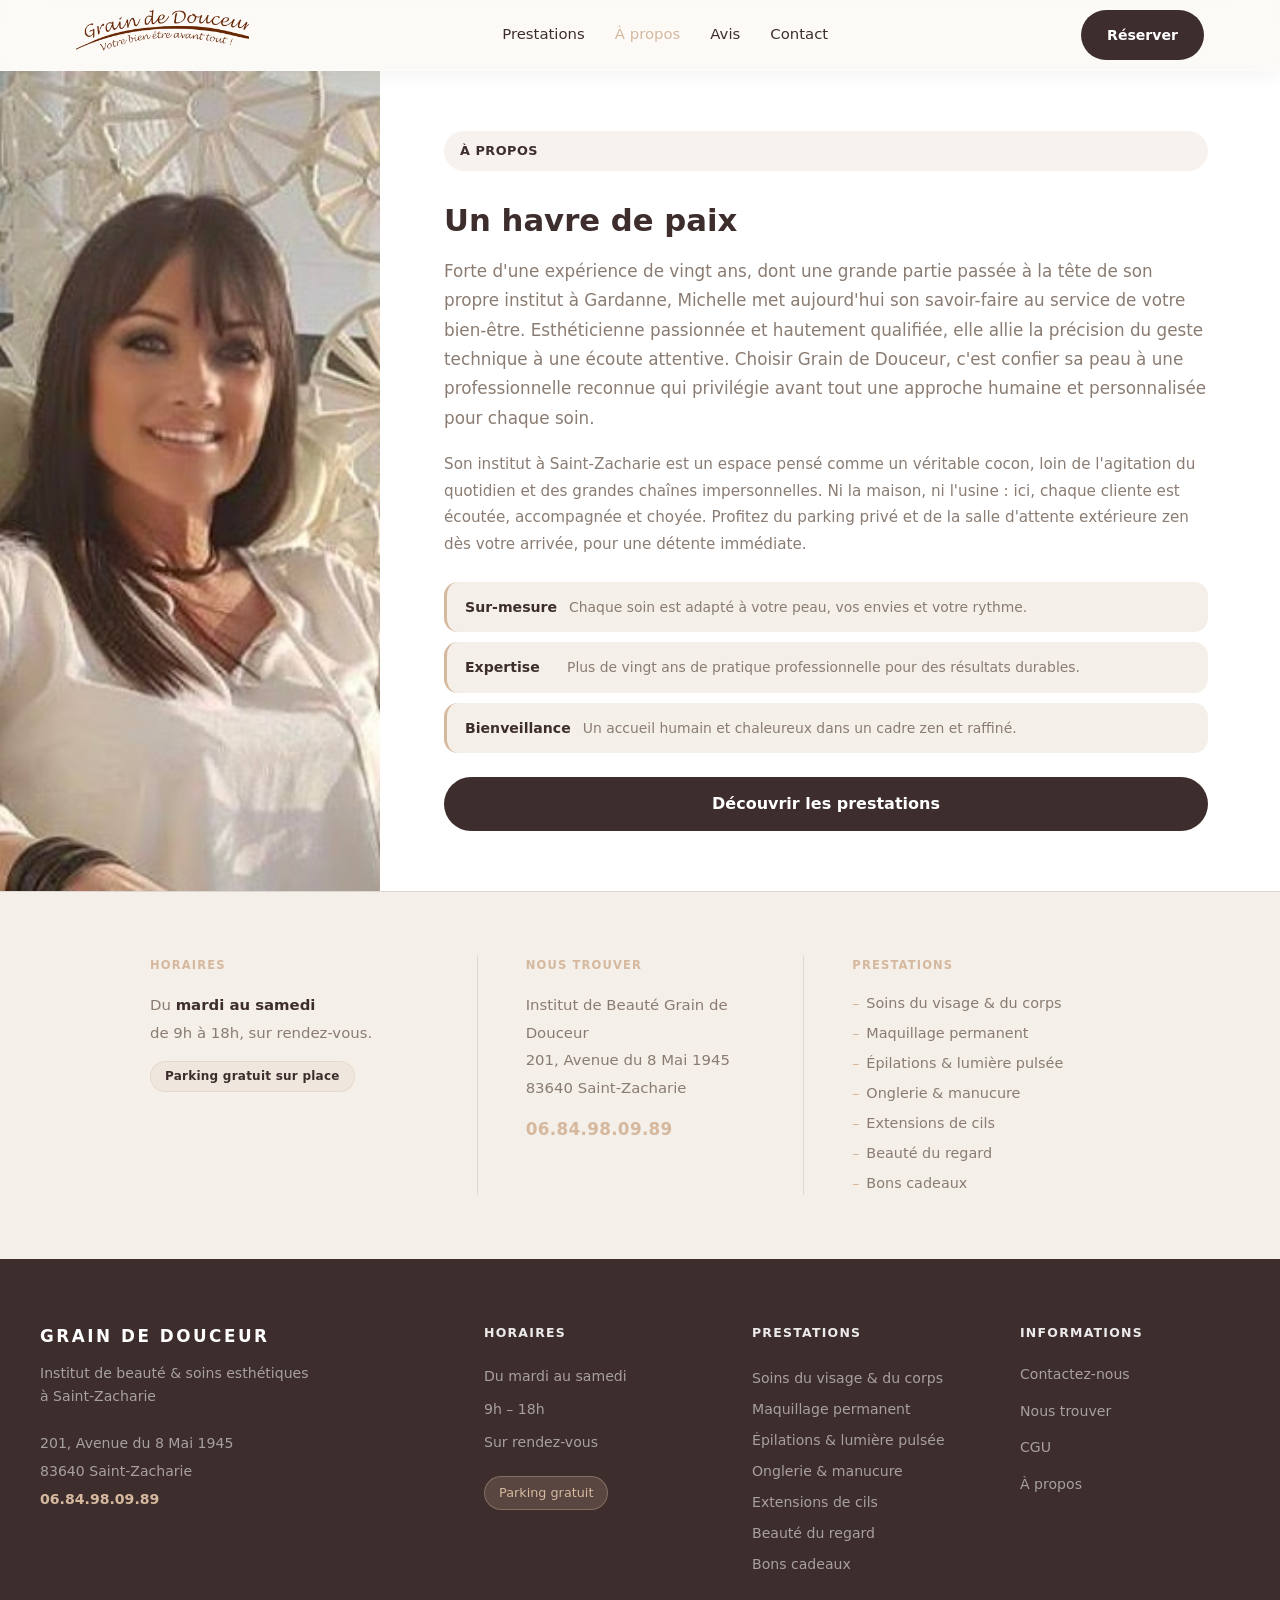
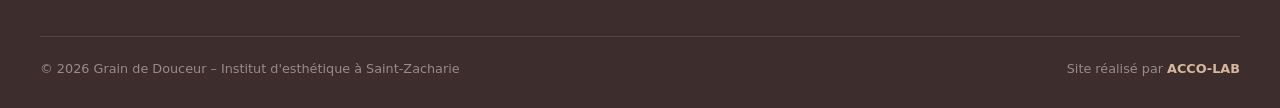
==== a-propos.html @ 11889a8a "Suppression "depuis 2011" dans le titre À propos Co-Authored-By: Claude Sonnet 4.6 <noreply@anthropi" ====
<!DOCTYPE html>
<html lang="fr">
<head>
  <meta charset="UTF-8" />
  <meta name="viewport" content="width=device-width, initial-scale=1.0" />
  <title>À propos – Grain de Douceur</title>
  <link rel="stylesheet" href="styles.css" />
</head>
<body>
  <header class="topnav">
    <div class="topnav-inner">
      <a href="index.html" class="topnav-logo">
        <img src="image/logo.png" alt="Grain de Douceur">
      </a>
      <nav class="topnav-links">
        <a href="index.html#prestations">Prestations</a>
        <a href="a-propos.html" style="color: var(--accent);">À propos</a>
        <a href="index.html#avis">Avis</a>
        <a href="index.html#contact">Contact</a>
      </nav>
      <a href="index.html#contact" class="button topnav-cta">Réserver</a>
    </div>
  </header>

  <section class="apropos-block">
    <div class="apropos-inner">
      <div class="apropos-image">
        <picture>
          <source srcset="image/apropos.avif" type="image/avif">
          <source srcset="image/apropos.webp" type="image/webp">
          <img src="image/apropos.jpg" alt="Michelle – Institut Grain de Douceur">
        </picture>
      </div>
      <div class="apropos-content">
        <span class="section-label">À propos</span>
        <h2>Un havre de paix</h2>
        <p class="apropos-lead">Forte d'une expérience de vingt ans, dont une grande partie passée à la tête de son propre institut à Gardanne, Michelle met aujourd'hui son savoir-faire au service de votre bien-être. Esthéticienne passionnée et hautement qualifiée, elle allie la précision du geste technique à une écoute attentive. Choisir Grain de Douceur, c'est confier sa peau à une professionnelle reconnue qui privilégie avant tout une approche humaine et personnalisée pour chaque soin.</p>
        <p class="apropos-text">Son institut à Saint-Zacharie est un espace pensé comme un véritable cocon, loin de l'agitation du quotidien et des grandes chaînes impersonnelles. Ni la maison, ni l'usine : ici, chaque cliente est écoutée, accompagnée et choyée. Profitez du parking privé et de la salle d'attente extérieure zen dès votre arrivée, pour une détente immédiate.</p>
        <div class="apropos-values">
          <div class="apropos-value">
            <strong>Sur-mesure</strong>
            <span>Chaque soin est adapté à votre peau, vos envies et votre rythme.</span>
          </div>
          <div class="apropos-value">
            <strong>Expertise</strong>
            <span>Plus de vingt ans de pratique professionnelle pour des résultats durables.</span>
          </div>
          <div class="apropos-value">
            <strong>Bienveillance</strong>
            <span>Un accueil humain et chaleureux dans un cadre zen et raffiné.</span>
          </div>
        </div>
        <a href="index.html#prestations" class="button">Découvrir les prestations</a>
      </div>
    </div>
  </section>

  <section class="apropos-info-block">
    <div class="apropos-info-inner">

      <div class="apropos-info-col">
        <span class="apropos-info-label">Horaires</span>
        <p>Du <strong>mardi au samedi</strong><br>de 9h à 18h, sur rendez-vous.</p>
        <span class="apropos-info-tag">Parking gratuit sur place</span>
      </div>

      <div class="apropos-info-col">
        <span class="apropos-info-label">Nous trouver</span>
        <address>
          Institut de Beauté Grain de Douceur<br>
          201, Avenue du 8 Mai 1945<br>
          83640 Saint-Zacharie
        </address>
        <a href="tel:+33684980989" class="apropos-info-tel">06.84.98.09.89</a>
      </div>

      <div class="apropos-info-col">
        <span class="apropos-info-label">Prestations</span>
        <ul class="apropos-info-list">
          <li>Soins du visage &amp; du corps</li>
          <li>Maquillage permanent</li>
          <li>Épilations &amp; lumière pulsée</li>
          <li>Onglerie &amp; manucure</li>
          <li>Extensions de cils</li>
          <li>Beauté du regard</li>
          <li>Bons cadeaux</li>
        </ul>
      </div>

    </div>
  </section>

  <footer class="footer-main">
    <div class="footer-inner">
      <div class="footer-brand">
        <span class="footer-logo">Grain de Douceur</span>
        <p>Institut de beauté & soins esthétiques<br>à Saint-Zacharie</p>
        <address>
          201, Avenue du 8 Mai 1945<br>
          83640 Saint-Zacharie<br>
          <a href="tel:+33684980989">06.84.98.09.89</a>
        </address>
      </div>
      <div class="footer-col">
        <h4>Horaires</h4>
        <p>Du mardi au samedi</p>
        <p>9h – 18h</p>
        <p>Sur rendez-vous</p>
        <span class="footer-parking">Parking gratuit</span>
      </div>
      <div class="footer-col">
        <h4>Prestations</h4>
        <ul>
          <li>Soins du visage & du corps</li>
          <li>Maquillage permanent</li>
          <li>Épilations & lumière pulsée</li>
          <li>Onglerie & manucure</li>
          <li>Extensions de cils</li>
          <li>Beauté du regard</li>
          <li>Bons cadeaux</li>
        </ul>
      </div>
      <div class="footer-col">
        <h4>Informations</h4>
        <nav class="footer-links">
          <a href="index.html#contact">Contactez-nous</a>
          <a href="index.html#contact">Nous trouver</a>
          <a href="cgu.html">CGU</a>
          <a href="a-propos.html">À propos</a>
        </nav>
      </div>
    </div>
    <div class="footer-bottom">
      <span>© 2026 Grain de Douceur – Institut d'esthétique à Saint-Zacharie</span>
      <span>Site réalisé par <a href="https://acco-lab.fr/" target="_blank" rel="noopener noreferrer">ACCO-LAB</a></span>
    </div>
  </footer>
<script src="nav.js"></script>
</body>
</html>
---- styles.css ----
:root {
  --bg: #f4efe8;
  --surface: #fff7f0;
  --text: #3d2e2d;
  --muted: #8a7c72;
  --border: rgba(61, 46, 45, 0.12);
  --accent: #d5b89e;
}

* {
  box-sizing: border-box;
}

html {
  overflow-x: clip;
}

body {
  margin: 0;
  min-height: 100%;
  font-family: Inter, system-ui, sans-serif;
  color: var(--text);
  background: var(--bg);
}

body {
  line-height: 1.6;
}


/* ── Navigation verre ─────────────────────────────────── */
.topnav {
  position: sticky;
  top: 0;
  z-index: 100;
  background: rgba(255, 255, 255, 0.68);
  backdrop-filter: blur(20px) saturate(160%);
  -webkit-backdrop-filter: blur(20px) saturate(160%);
  border-bottom: 1px solid rgba(255, 255, 255, 0.38);
  box-shadow: 0 1px 24px rgba(61, 46, 45, 0.07);
}

.topnav-inner {
  max-width: 1200px;
  margin: 0 auto;
  padding: 0 36px;
  height: 70px;
  display: flex;
  align-items: center;
  justify-content: space-between;
  gap: 24px;
}

.topnav-logo {
  display: flex;
  align-items: center;
  flex-shrink: 0;
  text-decoration: none;
}

.topnav-logo img {
  height: 52px;
  width: auto;
  display: block;
}

.topnav-links {
  display: flex;
  gap: 30px;
  align-items: center;
}

.topnav-links a {
  color: var(--text);
  text-decoration: none;
  font-weight: 500;
  font-size: 0.93rem;
  transition: color 0.2s;
}

.topnav-links a:hover {
  color: var(--accent);
}

.topnav-cta {
  padding: 10px 22px;
  font-size: 0.88rem;
  flex-shrink: 0;
}

/* ── Dropdown Prestations ─────────────────────────────── */
.topnav-dropdown {
  position: relative;
}

.topnav-dropdown-trigger {
  display: flex;
  align-items: center;
  gap: 5px;
  cursor: pointer;
}

.topnav-caret {
  transition: transform 0.2s;
  flex-shrink: 0;
}

.topnav-dropdown:hover .topnav-caret,
.topnav-dropdown.open .topnav-caret {
  transform: rotate(180deg);
}

.topnav-dropdown-menu {
  display: none;
  position: absolute;
  top: calc(100% + 14px);
  left: 50%;
  transform: translateX(-50%);
  background: rgba(255, 255, 255, 0.97);
  backdrop-filter: blur(20px) saturate(160%);
  -webkit-backdrop-filter: blur(20px) saturate(160%);
  border: 1px solid var(--border);
  border-radius: 14px;
  padding: 8px 0;
  min-width: 260px;
  box-shadow: 0 8px 32px rgba(61, 46, 45, 0.13);
  z-index: 200;
}

.topnav-dropdown-menu a {
  display: block;
  padding: 11px 20px;
  font-size: 0.88rem;
  font-weight: 500;
  color: var(--text);
  text-decoration: none;
  white-space: nowrap;
  transition: background 0.15s, color 0.15s;
}

.topnav-dropdown-menu a:hover {
  background: rgba(213, 184, 158, 0.15);
  color: var(--accent);
}

.topnav-dropdown:hover .topnav-dropdown-menu,
.topnav-dropdown.open .topnav-dropdown-menu {
  display: block;
}

/* ── Hamburger ─────────────────────────────────────────── */
.topnav-burger {
  display: none;
  flex-direction: column;
  justify-content: center;
  gap: 5px;
  background: none;
  border: none;
  cursor: pointer;
  padding: 6px;
  flex-shrink: 0;
}

.topnav-burger span {
  display: block;
  width: 22px;
  height: 2px;
  background: var(--text);
  border-radius: 2px;
  transition: transform 0.25s, opacity 0.2s;
}

.topnav-burger.open span:nth-child(1) { transform: translateY(7px) rotate(45deg); }
.topnav-burger.open span:nth-child(2) { opacity: 0; }
.topnav-burger.open span:nth-child(3) { transform: translateY(-7px) rotate(-45deg); }

/* ── Mobile nav ────────────────────────────────────────── */
@media (max-width: 768px) {
  .topnav-inner { padding: 0 20px; }
  .topnav-logo img { height: 42px; }
  .topnav-burger { display: flex; }
  .topnav-cta { display: none; }

  .topnav-links {
    display: none;
    position: absolute;
    top: 70px;
    left: 0;
    right: 0;
    flex-direction: column;
    background: rgba(255, 255, 255, 0.98);
    border-bottom: 1px solid var(--border);
    box-shadow: 0 8px 24px rgba(61, 46, 45, 0.1);
    padding: 8px 0 16px;
    gap: 0;
    z-index: 150;
  }

  .topnav-links.open { display: flex; }

  .topnav-links > a,
  .topnav-dropdown-trigger {
    padding: 13px 24px;
    border-bottom: 1px solid var(--border);
    font-size: 0.95rem;
  }

  .topnav-dropdown { width: 100%; }

  .topnav-dropdown-menu {
    position: static;
    transform: none;
    box-shadow: none;
    border: none;
    border-radius: 0;
    padding: 4px 0;
    background: rgba(213, 184, 158, 0.08);
    min-width: 0;
    width: 100%;
    display: none;
  }

  .topnav-dropdown.open .topnav-dropdown-menu { display: block; }

  .topnav-dropdown-menu a {
    padding: 10px 36px;
    font-size: 0.88rem;
    border-bottom: none;
  }

  .topnav-links > a:last-child { border-bottom: none; }
}

.page {
  width: 100%;
  margin: 0;
  padding: 0;
}

.page-header {
  width: 100%;
  padding: 20px 0 0;
  background: #fff;
  position: sticky;
  top: 0;
  z-index: 20;
  border-bottom: 1px solid rgba(61, 46, 45, 0.06);
}

.page-header-inner {
  width: min(1200px, 100%);
  margin: 0 auto;
  display: flex;
  align-items: center;
  justify-content: space-between;
  gap: 20px;
  padding: 0 20px;
}

.page-logo {
  font-weight: 700;
  letter-spacing: 0.15em;
  color: var(--text);
  text-decoration: none;
}

.page-nav {
  display: flex;
  flex-wrap: wrap;
  gap: 18px;
}

.page-nav a {
  color: var(--text);
  text-decoration: none;
  font-weight: 500;
}

.page-nav a:hover {
  color: var(--accent);
}

.site-header {
  width: 100vw;
  position: relative;
  left: 50%;
  right: 50%;
  margin-left: -50vw;
  margin-right: -50vw;
  padding: 42px 38px 60px;
  background-image: url("image/header.webp");
  background-size: cover;
  background-position: center;
  background-repeat: no-repeat;
  overflow: hidden;
  min-height: 100vh;
  margin-bottom: 0;
  display: grid;
  gap: 24px;
  border-radius: 0;
}

.page-detail {
  width: 100%;
  margin: 0;
  padding: 0;
  background: var(--bg);
  border-radius: 0;
  box-shadow: 0 18px 40px rgba(25, 21, 18, 0.05);
}

.hero-block {
  margin-top: 40px;
}

.apropos-block {
  margin-top: 0;
  width: 100vw;
  position: relative;
  left: 50%;
  margin-left: -50vw;
}

.apropos-inner {
  display: grid;
  grid-template-columns: minmax(0, 380px) 1fr;
  min-height: 420px;
}

.apropos-image {
  position: relative;
  overflow: hidden;
}

.apropos-image picture,
.apropos-image img {
  display: block;
  width: 100%;
  height: 100%;
  object-fit: cover;
}

.apropos-content {
  padding: 60px 72px 60px 64px;
  background: #fff;
  display: flex;
  flex-direction: column;
  justify-content: center;
  gap: 18px;
}

.apropos-content h2 {
  margin: 0;
  font-size: clamp(1.8rem, 2.4vw, 2.4rem);
  line-height: 1.15;
}

.apropos-lead {
  margin: 0;
  font-size: 1.05rem;
  color: var(--muted);
  line-height: 1.75;
}

.apropos-text {
  margin: 0;
  color: var(--muted);
  line-height: 1.75;
  font-size: 0.95rem;
}

.apropos-values {
  display: flex;
  flex-direction: column;
  gap: 10px;
  margin: 6px 0;
}

.apropos-value {
  display: flex;
  align-items: baseline;
  gap: 12px;
  padding: 14px 18px;
  background: var(--bg);
  border-radius: 14px;
  border-left: 3px solid var(--accent);
}

.apropos-value strong {
  color: var(--text);
  font-size: 0.88rem;
  font-weight: 700;
  white-space: nowrap;
  min-width: 90px;
}

.apropos-value span {
  color: var(--muted);
  font-size: 0.87rem;
  line-height: 1.5;
}

@media (max-width: 860px) {
  .apropos-inner {
    grid-template-columns: 1fr;
  }

  .apropos-image {
    min-height: 360px;
  }

  .apropos-content {
    padding: 48px 32px;
  }
}

/* ── À propos – section info ──────────────────────────── */
.apropos-info-block {
  width: 100%;
  background: var(--bg);
  padding: 64px 0;
  border-top: 1px solid var(--border);
}

.apropos-info-inner {
  max-width: 1100px;
  margin: 0 auto;
  padding: 0 60px;
  display: grid;
  grid-template-columns: repeat(3, 1fr);
  gap: 0;
}

.apropos-info-col {
  padding: 0 48px;
  display: flex;
  flex-direction: column;
  gap: 14px;
}

.apropos-info-col:first-child {
  padding-left: 0;
}

.apropos-info-col:last-child {
  padding-right: 0;
}

.apropos-info-col + .apropos-info-col {
  border-left: 1px solid var(--border);
}

.apropos-info-label {
  display: block;
  font-size: 0.72rem;
  font-weight: 700;
  letter-spacing: 0.1em;
  text-transform: uppercase;
  color: var(--accent);
  margin-bottom: 4px;
}

.apropos-info-col p,
.apropos-info-col address {
  margin: 0;
  font-style: normal;
  color: var(--muted);
  font-size: 0.93rem;
  line-height: 1.85;
}

.apropos-info-col strong {
  color: var(--text);
  font-weight: 600;
}

.apropos-info-tel {
  color: var(--accent);
  font-weight: 700;
  font-size: 1.05rem;
  text-decoration: none;
  letter-spacing: 0.02em;
}

.apropos-info-tag {
  display: inline-flex;
  align-self: flex-start;
  padding: 5px 14px;
  border-radius: 999px;
  background: rgba(213, 184, 158, 0.15);
  border: 1px solid rgba(213, 184, 158, 0.3);
  font-size: 0.75rem;
  font-weight: 600;
  color: var(--text);
  letter-spacing: 0.02em;
}

.apropos-info-list {
  list-style: none;
  padding: 0;
  margin: 0;
  display: flex;
  flex-direction: column;
  gap: 7px;
}

.apropos-info-list li {
  font-size: 0.9rem;
  color: var(--muted);
  padding-left: 14px;
  position: relative;
  line-height: 1.6;
}

.apropos-info-list li::before {
  content: '–';
  position: absolute;
  left: 0;
  color: var(--accent);
}

@media (max-width: 768px) {
  .apropos-info-inner {
    grid-template-columns: 1fr;
    padding: 0 24px;
    gap: 36px;
  }
  .apropos-info-col {
    padding: 0;
    border-left: none !important;
    padding-top: 36px;
    border-top: 1px solid var(--border);
  }
  .apropos-info-col:first-child {
    border-top: none;
    padding-top: 0;
  }
  .apropos-info-block { padding: 52px 0; }
}

/* ── Section Lieu ─────────────────────────────────────── */
.lieu-block {
  margin-top: 0;
  width: 100vw;
  position: relative;
  left: 50%;
  margin-left: -50vw;
  background: #fff;
  border-top: 1px solid var(--border);
  border-bottom: 1px solid var(--border);
  padding: 88px 0;
}

.lieu-inner {
  max-width: 1200px;
  margin: 0 auto;
  padding: 0 40px;
  display: grid;
  grid-template-columns: 1.1fr 1fr;
  gap: 80px;
  align-items: center;
}

.lieu-content {
  display: flex;
  flex-direction: column;
  gap: 20px;
}

.lieu-content h2 {
  margin: 0;
  font-size: clamp(1.8rem, 2.4vw, 2.6rem);
  line-height: 1.15;
}

.lieu-lead {
  margin: 0;
  font-size: 1.05rem;
  color: var(--muted);
  line-height: 1.8;
}

.lieu-text {
  margin: 0;
  font-size: 0.93rem;
  color: var(--muted);
  line-height: 1.8;
}

.lieu-features {
  list-style: none;
  padding: 0;
  margin: 6px 0 0;
  display: flex;
  flex-direction: column;
  gap: 10px;
}

.lieu-features li {
  display: flex;
  align-items: center;
  gap: 10px;
  font-size: 0.92rem;
  color: var(--text);
  font-weight: 500;
  padding: 12px 16px;
  background: var(--bg);
  border-radius: 12px;
}

/* Carousel */
.lieu-carousel {
  position: relative;
  border-radius: 28px;
  overflow: hidden;
  height: 560px;
  background: var(--bg);
  box-shadow: 0 28px 60px rgba(25, 21, 18, 0.1);
}

.carousel-slides {
  position: relative;
  width: 100%;
  height: 100%;
}

.carousel-slide {
  position: absolute;
  inset: 0;
  opacity: 0;
  transition: opacity 0.6s ease;
}

.carousel-slide.active {
  opacity: 1;
}

.carousel-slide picture {
  display: block;
  width: 100%;
  height: 100%;
}

.carousel-slide img {
  display: block;
  width: 100%;
  height: 100%;
  object-fit: cover;
}

.carousel-btn {
  position: absolute;
  top: 50%;
  transform: translateY(-50%);
  width: 46px;
  height: 46px;
  border-radius: 50%;
  background: rgba(255, 255, 255, 0.92);
  border: none;
  cursor: pointer;
  display: flex;
  align-items: center;
  justify-content: center;
  color: var(--text);
  box-shadow: 0 4px 18px rgba(0, 0, 0, 0.15);
  z-index: 2;
  transition: background 0.2s, transform 0.2s;
}

.carousel-btn:hover {
  background: #fff;
  transform: translateY(-50%) scale(1.1);
}

.carousel-prev { left: 14px; }
.carousel-next { right: 14px; }

.carousel-dots {
  position: absolute;
  bottom: 16px;
  left: 50%;
  transform: translateX(-50%);
  display: flex;
  gap: 8px;
  z-index: 2;
}

.carousel-dot {
  width: 8px;
  height: 8px;
  border-radius: 50%;
  border: none;
  background: rgba(255, 255, 255, 0.5);
  cursor: pointer;
  padding: 0;
  transition: background 0.25s, transform 0.25s;
}

.carousel-dot.active {
  background: #fff;
  transform: scale(1.35);
}

@media (max-width: 860px) {
  .lieu-inner {
    grid-template-columns: 1fr;
    gap: 44px;
    padding: 0 24px;
  }

  .lieu-block {
    padding: 60px 0;
  }

  .lieu-carousel {
    height: 380px;
  }
}

.site-header::before {
  content: "";
  position: absolute;
  inset: 0;
  background: linear-gradient(180deg, rgba(20, 12, 8, 0.75), rgba(20, 12, 8, 0.18));
  pointer-events: none;
}

.header-bar {
  position: relative;
  z-index: 1;
  display: flex;
  align-items: center;
  justify-content: space-between;
  gap: 20px;
}

.logo {
  font-weight: 700;
  letter-spacing: 0.15em;
  text-transform: uppercase;
  color: #fff;
}

.logo-img {
  display: flex;
  align-items: center;
  text-decoration: none;
  flex-shrink: 0;
}

.logo-img img {
  height: 62px;
  width: auto;
  display: block;
}

.header-nav {
  display: flex;
  gap: 22px;
  flex-wrap: wrap;
}

.header-nav a,
.nav-cta {
  color: #fff;
  text-decoration: none;
  font-weight: 500;
}

.header-nav a:hover,
.nav-cta:hover {
  opacity: 0.85;
}

.nav-cta {
  padding: 12px 24px;
  border-radius: 999px;
  background: rgba(255, 255, 255, 0.12);
  border: 1px solid rgba(255, 255, 255, 0.22);
}

.site-header-inner {
  position: relative;
  z-index: 1;
  display: grid;
  align-items: center;
  min-height: 620px;
}

.header-copy {
  max-width: 600px;
}

.header-badge {
  display: inline-flex;
  align-items: center;
  padding: 10px 16px;
  border-radius: 999px;
  background: rgba(255, 255, 255, 0.12);
  color: #fff;
  font-weight: 600;
  margin-bottom: 18px;
  letter-spacing: 0.04em;
}

.site-header h1 {
  margin: 0 0 18px;
  font-size: clamp(3rem, 5vw, 5.2rem);
  line-height: 1.02;
  color: #fff;
}

.site-header p {
  margin: 0 0 28px;
  color: rgba(255, 255, 255, 0.88);
  font-size: 1.05rem;
  max-width: 42rem;
}

.site-header .button.outline {
  background: rgba(255, 255, 255, 0.14);
  color: #fff;
  border-color: rgba(255, 255, 255, 0.3);
}

.site-header .button.outline:hover {
  background: rgba(255, 255, 255, 0.22);
}


.hero-block {
  display: grid;
  gap: 32px;
}

.hero-features {
  display: grid;
  grid-template-columns: repeat(auto-fit, minmax(180px, 1fr));
  gap: 16px;
}

.feature-card {
  background: #fff;
  border: 1px solid var(--border);
  border-radius: 22px;
  padding: 24px 20px;
  text-align: center;
}

.feature-icon {
  display: inline-flex;
  align-items: center;
  justify-content: center;
  width: 42px;
  height: 42px;
  margin-bottom: 16px;
  border-radius: 50%;
  background: #f6ede4;
  font-size: 18px;
}

.feature-card h3 {
  margin: 0 0 10px;
  font-size: 1rem;
}

.feature-card p {
  margin: 0;
  color: var(--muted);
  font-size: 0.95rem;
}

.hero-main {
  display: grid;
  grid-template-columns: 1.7fr 1.4fr 0.9fr;
  gap: 24px;
  align-items: center;
}

.hero-image,
.hero-small-card,
.collection-block,
.collection-grid .product-card,
.choose-image,
.type-icon,
.info-card {
  background: var(--surface);
}

.placeholder {
  position: relative;
  min-height: 360px;
  border-radius: 32px;
  overflow: hidden;
  background: linear-gradient(135deg, #f8f0e9 0%, #ede3d6 100%);
}

.hero-image {
  min-height: 520px;
}

.image-tag {
  position: absolute;
  top: 18px;
  left: 18px;
  padding: 10px 14px;
  border-radius: 999px;
  background: rgba(255, 255, 255, 0.95);
  font-weight: 700;
  color: var(--text);
  box-shadow: 0 10px 25px rgba(0, 0, 0, 0.08);
}

.hero-copy {
  padding: 28px 0;
}

.hero-copy .eyebrow {
  font-size: 1rem;
  font-weight: 700;
  letter-spacing: 0.03em;
  text-transform: uppercase;
  color: var(--muted);
  margin-bottom: 18px;
}

.hero-copy h1 {
  margin: 0 0 22px;
  font-size: clamp(2rem, 3vw, 3.3rem);
  line-height: 1.05;
}

.hero-text {
  max-width: 38rem;
  margin: 0 0 28px;
  color: var(--muted);
}

.button,
.button.outline {
  display: inline-flex;
  align-items: center;
  justify-content: center;
  padding: 14px 26px;
  border-radius: 999px;
  text-decoration: none;
  font-weight: 600;
}

.button {
  background: var(--text);
  color: #fff;
}

.button.outline {
  background: transparent;
  color: var(--text);
  border: 1.5px solid var(--border);
}

.hero-small-card {
  min-height: 260px;
  padding: 18px;
}

.hero-small-card .small-card-image {
  width: 100%;
  height: 100%;
  border-radius: 28px;
  background: linear-gradient(135deg, #ece1d7, #f4ede7);
}

.collection-block,
.choose-block,
.info-blocks {
  margin-top: 64px;
}

.collection-block {
  padding: 32px;
  border-radius: 32px;
  background: #fbf3ec;
}

.collection-copy h2,
.choose-copy h2 {
  margin: 0 0 18px;
  font-size: 2rem;
}

.collection-copy p,
.choose-copy p {
  max-width: 36rem;
  margin: 0 0 24px;
  color: var(--muted);
}

.collection-grid {
  display: grid;
  grid-template-columns: repeat(3, minmax(0, 1fr));
  gap: 22px;
  margin-top: 26px;
}

.product-card {
  border-radius: 28px;
  padding: 20px;
}

.product-image {
  min-height: 180px;
  border-radius: 22px;
  background: linear-gradient(135deg, #f0e4d9, #e8dbcf);
  margin-bottom: 18px;
}

.product-card h3 {
  margin: 0 0 10px;
  font-size: 1rem;
}

.product-card p {
  margin: 0;
  color: var(--muted);
}

.choose-block {
  display: grid;
  grid-template-columns: 1.8fr 1.2fr;
  gap: 28px;
  align-items: center;
  padding: 28px;
  border-radius: 32px;
  background: #faf3eb;
}

.choose-image {
  min-height: 360px;
}

.play-icon {
  position: absolute;
  inset: 0;
  display: grid;
  place-items: center;
  font-size: 2.2rem;
  color: var(--text);
  background: rgba(255, 255, 255, 0.2);
}

.type-list {
  display: grid;
  grid-template-columns: repeat(3, minmax(0, 1fr));
  gap: 18px;
  margin-top: 24px;
}

.type-card {
  padding: 18px 16px;
  border-radius: 28px;
  background: #fff;
  text-align: center;
  min-height: 240px;
}

.type-icon {
  width: 72px;
  height: 72px;
  margin: 0 auto 16px;
  border-radius: 50%;
  background: linear-gradient(135deg, #f4eae0, #ebe0d4);
}

.type-card h3 {
  margin: 0;
}

.info-blocks {
  display: grid;
  grid-template-columns: repeat(3, minmax(0, 1fr));
  gap: 18px;
}

.info-card {
  padding: 28px 24px;
  border-radius: 28px;
  border: 1px solid var(--border);
}

.info-card h3 {
  margin: 0 0 14px;
}

.info-card p {
  margin: 0;
  color: var(--muted);
}

.contact-block {
  margin-top: 0;
}

.services-block {
  margin-top: 0;
  width: 100vw;
  position: relative;
  left: 50%;
  margin-left: -50vw;
}

.brands-block {
  width: 100%;
  padding: 80px 0 0;
  background: #fff;
  border-top: 1px solid var(--border);
}

.brands-block-inner {
  max-width: 1200px;
  margin: 0 auto;
  padding: 0 40px;
}

.section-heading.centered {
  text-align: center;
  max-width: 600px;
  margin-left: auto;
  margin-right: auto;
}

.brands-ticker-band {
  width: 100%;
  height: 76px;
  background: var(--text);
  overflow: hidden;
  position: relative;
  margin: 52px 0 0;
}

.brands-ticker-band::before,
.brands-ticker-band::after {
  content: '';
  position: absolute;
  top: 0;
  bottom: 0;
  width: 200px;
  z-index: 2;
  pointer-events: none;
}

.brands-ticker-band::before {
  left: 0;
  background: linear-gradient(to right, #3d2e2d, transparent);
}

.brands-ticker-band::after {
  right: 0;
  background: linear-gradient(to left, #3d2e2d, transparent);
}

@keyframes tickerScroll {
  to { transform: translateX(calc(-100% / 3)); }
}

.brands-ticker-track {
  display: flex;
  align-items: center;
  height: 100%;
  will-change: transform;
}

.ticker-brand {
  width: 280px;
  text-align: center;
  font-size: 1rem;
  font-weight: 600;
  color: rgba(255, 255, 255, 0.2);
  white-space: nowrap;
  letter-spacing: 0.06em;
  flex-shrink: 0;
  transition: color 0.5s ease, font-size 0.4s ease;
}

.ticker-brand.active {
  color: #fff;
  font-size: 1.4rem;
  font-weight: 700;
}

.ticker-sep {
  width: 60px;
  text-align: center;
  color: rgba(255, 255, 255, 0.12);
  font-size: 1.2rem;
  flex-shrink: 0;
  user-select: none;
}

.brand-spotlight {
  text-align: center;
  padding: 0 20px;
  display: flex;
  flex-direction: column;
  align-items: center;
  gap: 14px;
  min-height: 130px;
  justify-content: center;
  opacity: 0;
  transform: translateY(12px);
  transition: opacity 0.45s ease, transform 0.45s ease;
}

.brand-spotlight.visible {
  opacity: 1;
  transform: none;
}

.spotlight-name {
  margin: 0;
  font-size: 1.45rem;
  color: var(--text);
  font-weight: 800;
  letter-spacing: -0.01em;
}

.spotlight-desc {
  margin: 0;
  max-width: 560px;
  color: #5c4a44;
  line-height: 1.8;
  font-size: 0.95rem;
  font-weight: 500;
}

.brand-badge {
  display: inline-flex;
  padding: 6px 14px;
  background: rgba(213, 184, 158, 0.2);
  border-radius: 999px;
  font-size: 0.73rem;
  font-weight: 700;
  color: var(--text);
  letter-spacing: 0.03em;
  border: 1px solid rgba(213, 184, 158, 0.4);
}

/* ── Brand visual (background images) ── */
.brands-visual {
  position: relative;
  overflow: hidden;
  min-height: 240px;
  display: flex;
  align-items: center;
}

.brands-bg {
  position: absolute;
  inset: 0;
  background-size: cover;
  background-position: center;
  background-repeat: no-repeat;
  opacity: 0;
  transition: opacity 0.7s ease;
}

.brands-bg.active {
  opacity: 1;
}

.brands-visual-overlay {
  display: none;
}

.brands-spotlight-inner {
  position: relative;
  z-index: 2;
  width: 100%;
  padding-top: 40px;
  padding-bottom: 40px;
}

@media (max-width: 680px) {
  .brands-ticker-band {
    height: 62px;
  }
  .ticker-brand {
    padding: 0 28px;
    font-size: 0.88rem;
  }
  .ticker-brand.active {
    font-size: 1.1rem;
  }
  .brands-block-inner {
    padding: 0 24px;
  }
  .brands-bg.active {
    opacity: 0.55;
  }
  .brands-visual-overlay {
    display: block;
    position: absolute;
    inset: 0;
    background: rgba(244, 239, 232, 0.6);
    z-index: 1;
  }
  .brands-visual {
    min-height: 0;
  }
  .brands-spotlight-inner {
    padding-top: 24px;
    padding-bottom: 24px;
  }
}

.section-heading {
  max-width: 680px;
  margin-bottom: 32px;
}

.section-label {
  display: inline-flex;
  padding: 10px 16px;
  border-radius: 999px;
  background: rgba(213, 184, 158, 0.18);
  color: var(--text);
  font-weight: 700;
  letter-spacing: 0.04em;
  text-transform: uppercase;
  font-size: 0.8rem;
  margin-bottom: 14px;
}

.section-heading h2 {
  margin: 0 0 16px;
  font-size: clamp(2rem, 2.5vw, 2.8rem);
}

.section-heading p {
  margin: 0;
  color: var(--muted);
  font-size: 1rem;
  line-height: 1.7;
}

.services-grid {
  display: grid;
  grid-template-columns: repeat(3, minmax(0, 1fr));
  gap: 22px;
}

.service-card {
  padding: 26px 22px;
  border-radius: 30px;
  background: #fff;
  box-shadow: 0 18px 48px rgba(25, 21, 18, 0.06);
}

.service-icon {
  display: inline-flex;
  align-items: center;
  justify-content: center;
  width: 52px;
  height: 52px;
  margin-bottom: 18px;
  border-radius: 18px;
  background: #f8ede4;
  font-size: 1.2rem;
}

.service-card h3 {
  margin: 0 0 12px;
}

.service-card p {
  margin: 0;
  color: var(--muted);
}

.page-grid {
  display: grid;
  grid-template-columns: 1fr 1fr;
  gap: 0;
}

.page-card {
  position: relative;
  height: 440px;
  overflow: hidden;
  background: #111;
}

.page-card a {
  display: block;
  width: 100%;
  height: 100%;
  position: relative;
  color: inherit;
  text-decoration: none;
}

.page-card a::after {
  content: '';
  position: absolute;
  inset: 0;
  background: linear-gradient(
    to bottom,
    rgba(0, 0, 0, 0.08) 0%,
    rgba(0, 0, 0, 0.62) 100%
  );
  pointer-events: none;
  z-index: 1;
  transition: background 0.3s ease;
}

.page-card:hover a::after {
  background: linear-gradient(
    to bottom,
    rgba(0, 0, 0, 0.12) 0%,
    rgba(0, 0, 0, 0.72) 100%
  );
}

.page-card-image {
  position: absolute;
  inset: 0;
  background: #2a2a2a;
}

.page-card-image picture {
  display: block;
  width: 100%;
  height: 100%;
}

.page-card-image img {
  display: block;
  width: 100%;
  height: 100%;
  object-fit: cover;
  transition: transform 0.5s ease;
}

.page-card:hover .page-card-image img {
  transform: scale(1.05);
}

.page-detail-hero {
  width: 100%;
  height: 300px;
  margin: 0;
  overflow: hidden;
  border-radius: 0;
}

@media (max-width: 680px) {
  .page-detail-hero {
    height: 160px;
  }
  .page-detail-hero img {
    object-position: center center;
  }
}

.page-detail-hero picture {
  display: block;
  width: 100%;
  height: 100%;
}

.page-detail-hero img {
  display: block;
  width: 100%;
  height: 100%;
  object-fit: cover;
  object-position: center 30%;
}

.page-detail-content {
  max-width: 920px;
  margin: 0 auto;
  padding: 60px 40px 80px;
}

.page-content-row {
  display: flex;
  align-items: flex-start;
  gap: 52px;
  margin-bottom: 48px;
}

.page-content-main {
  flex: 1;
  min-width: 0;
}

.page-side-photo {
  flex-shrink: 0;
  width: 210px;
  position: sticky;
  top: 90px;
  padding-top: 36px;
}

.page-side-photo img {
  width: 210px;
  height: 210px;
  object-fit: cover;
  border-radius: 0;
  box-shadow: 0 12px 40px rgba(61, 46, 45, 0.14);
  display: block;
}

@media (max-width: 680px) {
  .page-content-row {
    flex-direction: column-reverse;
    gap: 24px;
    margin-bottom: 32px;
  }
  .page-side-photo {
    width: 100%;
    position: static;
  }
  .page-side-photo img {
    width: 100%;
    height: 180px;
  }
}

.page-detail-content .section-label {
  margin-bottom: 12px;
}

.page-detail-content h1 {
  font-size: clamp(1.9rem, 3.5vw, 2.8rem);
  color: var(--text);
  margin: 16px 0 16px;
  line-height: 1.15;
  font-weight: 700;
}

.page-intro {
  font-size: 1.05rem;
  line-height: 1.75;
  color: var(--muted);
  max-width: 640px;
  margin: 0 0 44px;
  font-weight: 400;
}

.page-card-content {
  position: absolute;
  bottom: 0;
  left: 0;
  right: 0;
  padding: 36px 40px;
  z-index: 2;
  display: flex;
  flex-direction: column;
  align-items: flex-start;
  gap: 10px;
}

.page-card-label {
  display: none;
}

.page-card-content h3 {
  margin: 0;
  color: #fff;
  font-size: 1.35rem;
  font-weight: 700;
  letter-spacing: 0.01em;
}

.page-card-content p {
  margin: 0;
  color: rgba(255, 255, 255, 0.82);
  font-size: 0.88rem;
  line-height: 1.55;
  max-width: 30ch;
}

.page-card-link {
  display: inline-flex;
  align-items: center;
  gap: 8px;
  padding: 10px 22px;
  border-radius: 999px;
  background: rgba(255, 255, 255, 0.16);
  backdrop-filter: blur(8px);
  -webkit-backdrop-filter: blur(8px);
  border: 1px solid rgba(255, 255, 255, 0.25);
  color: #fff;
  font-size: 0.88rem;
  font-weight: 600;
  margin-top: 4px;
  transition: background 0.2s;
}

.page-card-link::after {
  content: '›';
  font-size: 1.15rem;
  line-height: 1;
}

.page-card:hover .page-card-link {
  background: rgba(255, 255, 255, 0.26);
}

.pages-detail-block {
  margin-top: 64px;
  display: grid;
  gap: 30px;
}

.pages-detail-block .page-detail {
  padding: 32px;
  border-radius: 32px;
  background: #fff;
  border: 1px solid rgba(61, 46, 45, 0.08);
}

.page-detail h3 {
  margin: 0 0 18px;
  font-size: 1.4rem;
}

.page-detail h3 a {
  color: var(--text);
  text-decoration: none;
}

.detail-group {
  border-top: 1px solid var(--border);
}

.detail-group:first-of-type {
  border-top: none;
}

/* ── Accordion header ── */
.detail-group > strong {
  display: flex;
  justify-content: space-between;
  align-items: center;
  padding: 20px 0;
  cursor: pointer;
  user-select: none;
  font-size: 0.78rem;
  font-weight: 700;
  letter-spacing: 0.1em;
  text-transform: uppercase;
  color: var(--text);
  transition: color 0.2s;
  gap: 16px;
}

.detail-group > strong:hover {
  color: var(--accent);
}

.detail-group > strong::after {
  content: '';
  display: block;
  flex-shrink: 0;
  width: 18px;
  height: 18px;
  border-radius: 50%;
  border: 1.5px solid var(--accent);
  background-image: url("data:image/svg+xml,%3Csvg xmlns='http://www.w3.org/2000/svg' width='10' height='10' viewBox='0 0 10 10'%3E%3Cpath d='M5 2v6M2 5h6' stroke='%23d5b89e' stroke-width='1.5' stroke-linecap='round'/%3E%3C/svg%3E");
  background-repeat: no-repeat;
  background-position: center;
  transition: transform 0.35s cubic-bezier(0.4, 0, 0.2, 1), background-color 0.2s;
}

.detail-group.open > strong {
  color: var(--accent);
}

.detail-group.open > strong::after {
  transform: rotate(45deg);
  background-color: rgba(213, 184, 158, 0.15);
}

/* ── Accordion body ── */
.accordion-body {
  max-height: 0;
  overflow: hidden;
  transition: max-height 0.45s cubic-bezier(0.4, 0, 0.2, 1);
}

.detail-group.open .accordion-body {
  max-height: 2400px;
}

.accordion-body > p {
  margin: 0 0 14px;
  color: var(--muted);
  font-size: 0.91rem;
  line-height: 1.75;
  padding-bottom: 4px;
}

.detail-list,
.accordion-body > ul,
.detail-group ul {
  list-style: none;
  margin: 0 0 20px;
  padding: 0;
  display: flex;
  flex-direction: column;
}

.detail-list li,
.accordion-body > ul li,
.detail-group ul li {
  padding: 11px 0;
  color: var(--muted);
  font-size: 0.93rem;
  line-height: 1.6;
  border-bottom: 1px solid rgba(61, 46, 45, 0.06);
}

.accordion-body > ul li:last-child,
.detail-group ul li:last-child {
  border-bottom: none;
}

.price {
  font-weight: 600;
  color: var(--text);
  white-space: nowrap;
}

.soin-desc {
  display: block;
  font-size: 0.82rem;
  color: var(--muted);
  font-style: italic;
  margin-top: 3px;
}

.brand-credit {
  display: flex;
  align-items: center;
  gap: 10px;
  margin-top: 16px;
  margin-bottom: 8px;
}

.brand-credit span {
  font-size: 0.78rem;
  color: var(--muted);
  font-style: italic;
}

.brand-credit img {
  height: 52px;
  width: auto;
  max-width: 180px;
  object-fit: contain;
  opacity: 0.8;
}

.brand-credit strong {
  font-size: 0.82rem;
  color: var(--text);
  font-style: normal;
}

.detail-note {
  font-size: 0.82rem;
  color: var(--accent);
  background: rgba(213, 184, 158, 0.1);
  border-left: 2px solid var(--accent);
  padding: 8px 14px;
  border-radius: 0 8px 8px 0;
  margin: 0 0 16px;
  line-height: 1.6;
}

.price-table {
  width: 100%;
  border-collapse: collapse;
  margin-bottom: 16px;
  font-size: 0.9rem;
}

.price-table th {
  text-align: left;
  font-size: 0.7rem;
  font-weight: 700;
  letter-spacing: 0.08em;
  text-transform: uppercase;
  color: var(--accent);
  padding: 8px 12px 10px;
  border-bottom: 1px solid var(--border);
}

.price-table td {
  padding: 10px 12px;
  color: var(--muted);
  border-bottom: 1px solid rgba(61, 46, 45, 0.05);
  line-height: 1.4;
}

.price-table td:first-child {
  color: var(--text);
  font-weight: 500;
}

.price-table td:not(:first-child) {
  font-weight: 600;
  color: var(--text);
  white-space: nowrap;
}

.price-table tbody tr:last-child td {
  border-bottom: none;
}

.price-table tbody tr:hover td {
  background: rgba(213, 184, 158, 0.06);
}

.page-contact-summary {
  background: #fbf3ec;
}

.page-contact-summary h3 {
  color: var(--text);
}

.page-contact-summary .detail-list li {
  margin-bottom: 10px;
}

.gallery-grid {
  display: grid;
  grid-template-columns: repeat(3, minmax(0, 1fr));
  gap: 22px;
}

.gallery-item {
  min-height: 260px;
  border-radius: 32px;
  background: linear-gradient(135deg, #f4ede7, #efe3d8);
}

/* ── Événement block ──────────────────────────────────── */
.evenement-block {
  width: 100vw;
  position: relative;
  left: 50%;
  margin-left: -50vw;
  background: var(--surface);
  overflow: hidden;
}

.evenement-inner {
  max-width: 1200px;
  margin: 0 auto;
  display: grid;
  grid-template-columns: 340px 1fr;
  min-height: 460px;
}

.evenement-visual {
  display: flex;
  align-items: center;
  justify-content: center;
  padding: 40px 32px 40px 48px;
}

.evenement-visual img {
  width: 100%;
  height: 300px;
  object-fit: cover;
  display: block;
}

.evenement-content {
  padding: 72px 64px;
  display: flex;
  flex-direction: column;
  justify-content: center;
  align-items: flex-start;
  gap: 20px;
}

.evenement-content h2 {
  font-size: clamp(1.8rem, 3vw, 2.5rem);
  color: var(--text);
  margin: 0;
  line-height: 1.2;
}

.evenement-content p {
  color: var(--muted);
  font-size: 0.97rem;
  line-height: 1.75;
  margin: 0;
}

.evenement-tarifs {
  list-style: none;
  padding: 0;
  margin: 4px 0 0;
  display: flex;
  flex-direction: column;
  gap: 10px;
  width: 100%;
}

.evenement-tarifs li {
  display: flex;
  justify-content: space-between;
  color: var(--text);
  font-size: 0.95rem;
  padding-bottom: 10px;
  border-bottom: 1px solid var(--border);
}

.evenement-tarifs li:last-child {
  border-bottom: none;
}

.evenement-tarifs li span {
  font-weight: 600;
  color: var(--accent);
  flex-shrink: 0;
}


@media (max-width: 860px) {
  .evenement-block {
    margin-top: 40px;
  }
  .evenement-inner {
    grid-template-columns: 1fr;
  }
  .evenement-visual {
    height: 280px;
  }
  .evenement-content {
    padding: 52px 32px;
  }
}

/* ── Reviews block ────────────────────────────────────── */
.reviews-block {
  width: 100%;
  background: var(--text);
  padding: 56px 0;
}

.reviews-inner {
  max-width: none;
  margin: 0;
  padding: 0 80px;
}

.reviews-header {
  text-align: center;
  margin-bottom: 44px;
}

.reviews-header h2 {
  color: #fff;
  font-size: clamp(2rem, 4vw, 3.2rem);
  margin: 14px 0 22px;
  line-height: 1.1;
}

.reviews-label {
  background: rgba(213, 184, 158, 0.15);
  color: var(--accent);
}

.reviews-stars-row {
  display: flex;
  align-items: center;
  justify-content: center;
  gap: 12px;
}

.reviews-stars-big {
  color: var(--accent);
  font-size: 1.2rem;
  letter-spacing: 4px;
}

.reviews-global-score {
  color: rgba(255, 255, 255, 0.5);
  font-size: 0.88rem;
}

/* ── Each review row ── */
.reviews-list {
  display: flex;
  flex-direction: column;
  gap: 0;
}

.reviews-divider {
  height: 1px;
  background: rgba(255, 255, 255, 0.1);
  margin: 28px 0;
}

.review-row {
  display: grid;
  grid-template-columns: 200px 1fr;
  gap: 48px;
  align-items: start;
}

.review-row--right {
  grid-template-columns: 1fr 200px;
}

/* Author line */
.review-meta-row {
  display: flex;
  flex-direction: column;
  align-items: center;
  gap: 12px;
  text-align: center;
}

.review-row--right .review-meta-row {
  order: 2;
}

.review-avatar {
  width: 60px;
  height: 60px;
  border-radius: 50%;
  background: rgba(213, 184, 158, 0.12);
  border: 1px solid rgba(213, 184, 158, 0.28);
  display: flex;
  align-items: center;
  justify-content: center;
  font-size: 1.3rem;
  font-weight: 600;
  color: var(--accent);
  flex-shrink: 0;
}

.review-stars-wrap {
  display: flex;
  flex-direction: column;
  gap: 4px;
}

.review-stars {
  color: var(--accent);
  font-size: 1rem;
  letter-spacing: 3px;
}

.review-score {
  color: rgba(255, 255, 255, 0.45);
  font-size: 0.8rem;
}

/* Quote */
.review-quote {
  margin: 0;
  font-style: italic;
  color: rgba(255, 255, 255, 0.72);
  font-size: 1.05rem;
  line-height: 1.85;
  align-self: center;
}

@media (max-width: 860px) {
  .review-row,
  .review-row--right {
    grid-template-columns: 1fr;
    gap: 16px;
  }
  .review-row--right .review-meta-row {
    order: 0;
    align-items: flex-start;
    text-align: left;
  }
  .review-meta-row { align-items: flex-start; text-align: left; }
}

@media (max-width: 600px) {
  .reviews-block { padding: 44px 0; }
  .reviews-inner { padding: 0 24px; }
  .reviews-header { margin-bottom: 36px; }
  .reviews-divider { margin: 24px 0; }
  .review-quote { font-size: 0.97rem; }
}

.contact-block {
  background: var(--bg);
  padding: 60px 40px;
}

.contact-inner {
  max-width: 1200px;
  margin: 0 auto;
  display: grid;
  grid-template-columns: 1fr 1fr;
  gap: 72px;
  align-items: start;
}

.contact-label {
  background: rgba(213, 184, 158, 0.15);
  color: var(--accent);
}

.contact-copy h2 {
  color: var(--text);
  margin: 16px 0 16px;
  font-size: clamp(2rem, 2.5vw, 2.6rem);
}

.contact-copy > p {
  color: var(--muted);
  margin: 0 0 36px;
  line-height: 1.7;
}

.contact-info-list {
  display: grid;
  gap: 10px;
}

.contact-info-item {
  display: flex;
  flex-direction: column;
  gap: 5px;
  padding: 18px 22px;
  border-left: 2px solid var(--accent);
  background: rgba(61, 46, 45, 0.05);
  border-radius: 0 16px 16px 0;
}

.contact-info-item strong {
  color: var(--accent);
  font-size: 0.74rem;
  text-transform: uppercase;
  letter-spacing: 0.1em;
  font-weight: 700;
}

.contact-info-item span,
.contact-info-item a {
  color: var(--text);
  font-size: 0.93rem;
  line-height: 1.65;
  text-decoration: none;
}

.contact-info-item a:hover {
  color: var(--accent);
}

.contact-map {
  background: #fff;
  border-radius: 28px;
  overflow: hidden;
  box-shadow: 0 32px 64px rgba(0, 0, 0, 0.3);
  margin-top: 52px;
}

.contact-map-cta {
  padding: 20px 24px;
  display: flex;
  justify-content: center;
  background: #fff;
}

.contact-map-btn {
  width: 100%;
  font-size: 1rem;
  letter-spacing: 0.02em;
  padding: 16px 32px;
}

.footer-main {
  background: var(--text);
  color: rgba(255,255,255,0.55);
  padding: 64px 40px 0;
  border-top: none;
}

.footer-inner {
  max-width: 1200px;
  margin: 0 auto;
  display: grid;
  grid-template-columns: 1.8fr 1fr 1fr 1fr;
  gap: 48px;
  padding-bottom: 56px;
  border-bottom: 1px solid rgba(255,255,255,0.1);
}

.footer-logo {
  display: block;
  font-weight: 700;
  letter-spacing: 0.15em;
  text-transform: uppercase;
  color: #fff;
  font-size: 1.05rem;
  margin-bottom: 12px;
}

.footer-brand p {
  margin: 0 0 20px;
  font-size: 0.88rem;
  line-height: 1.65;
}

.footer-brand address {
  font-style: normal;
  font-size: 0.88rem;
  line-height: 2;
}

.footer-brand address a {
  color: var(--accent);
  text-decoration: none;
  font-weight: 600;
}

.footer-brand address a:hover {
  color: rgba(255,255,255,0.9);
}

.footer-col h4 {
  color: rgba(255,255,255,0.9);
  font-size: 0.78rem;
  letter-spacing: 0.1em;
  text-transform: uppercase;
  margin: 0 0 20px;
  font-weight: 700;
}

.footer-col ul {
  list-style: none;
  padding: 0;
  margin: 0;
  font-size: 0.88rem;
  line-height: 2.2;
}

.footer-col p {
  margin: 0 0 6px;
  font-size: 0.88rem;
  line-height: 1.9;
}

.footer-parking {
  display: inline-block;
  margin-top: 14px;
  padding: 6px 14px;
  background: rgba(213, 184, 158, 0.18);
  border-radius: 999px;
  color: var(--accent) !important;
  font-size: 0.8rem !important;
  border: 1px solid rgba(213, 184, 158, 0.35);
}

.footer-links {
  display: flex;
  flex-direction: column;
  gap: 14px;
}

.footer-links a {
  color: rgba(255,255,255,0.55);
  text-decoration: none;
  font-size: 0.88rem;
  transition: color 0.2s;
}

.footer-links a:hover {
  color: var(--accent);
}

.footer-bottom {
  max-width: 1200px;
  margin: 0 auto;
  padding: 22px 0 28px;
  display: flex;
  justify-content: space-between;
  align-items: center;
  gap: 16px;
  font-size: 0.8rem;
  color: rgba(255,255,255,0.45);
}

.footer-bottom a {
  color: var(--accent);
  text-decoration: none;
  font-weight: 600;
}

.footer-bottom a:hover {
  color: rgba(255,255,255,0.9);
}

@media (max-width: 1024px) {
  .hero-main,
  .services-grid,
  .gallery-grid,
  .testimonials-grid,
  .contact-inner,
  .collection-grid,
  .type-list,
  .info-blocks {
    grid-template-columns: 1fr;
  }

  .page-grid {
    grid-template-columns: 1fr;
  }

  .page-card {
    height: 360px;
  }

  .brands-block {
    padding: 48px 0 0;
  }

  .header-bar {
    flex-direction: column;
    align-items: flex-start;
  }

  .header-nav {
    gap: 14px;
  }

  .hero-image {
    min-height: 420px;
  }

  .hero-small-card {
    min-height: 240px;
  }
}

@media (max-width: 680px) {
  .page {
    padding: 24px 16px 40px;
  }

  .feature-card {
    padding: 20px 16px;
  }

  .collection-block {
    padding: 24px;
  }

  .site-header {
    padding: 32px 20px 40px;
    background-position: right center;
  }

  .site-header h1 {
    font-size: clamp(2.4rem, 7vw, 3.4rem);
  }

  .header-nav {
    gap: 12px;
  }

  .contact-block {
    padding: 60px 24px;
  }

  .contact-inner {
    gap: 40px;
  }
}

@media (max-width: 900px) {
  .footer-inner {
    grid-template-columns: 1fr 1fr;
    gap: 36px;
  }
}

@media (max-width: 560px) {
  .footer-main {
    padding: 48px 24px 0;
  }

  .footer-inner {
    grid-template-columns: 1fr;
    gap: 32px;
  }

  .footer-bottom {
    flex-direction: column;
    align-items: flex-start;
    gap: 8px;
  }
}

@media (max-width: 680px) {
  .brands-bg[data-bg="0"] { background-image: url('image/produitfond/guerandcosmetiqueTel.webp') !important; }
  .brands-bg[data-bg="1"] { background-image: url('image/produitfond/pronailsTel.webp') !important; }
  .brands-bg[data-bg="2"] { background-image: url('image/produitfond/paris1944Tel.webp') !important; }
}
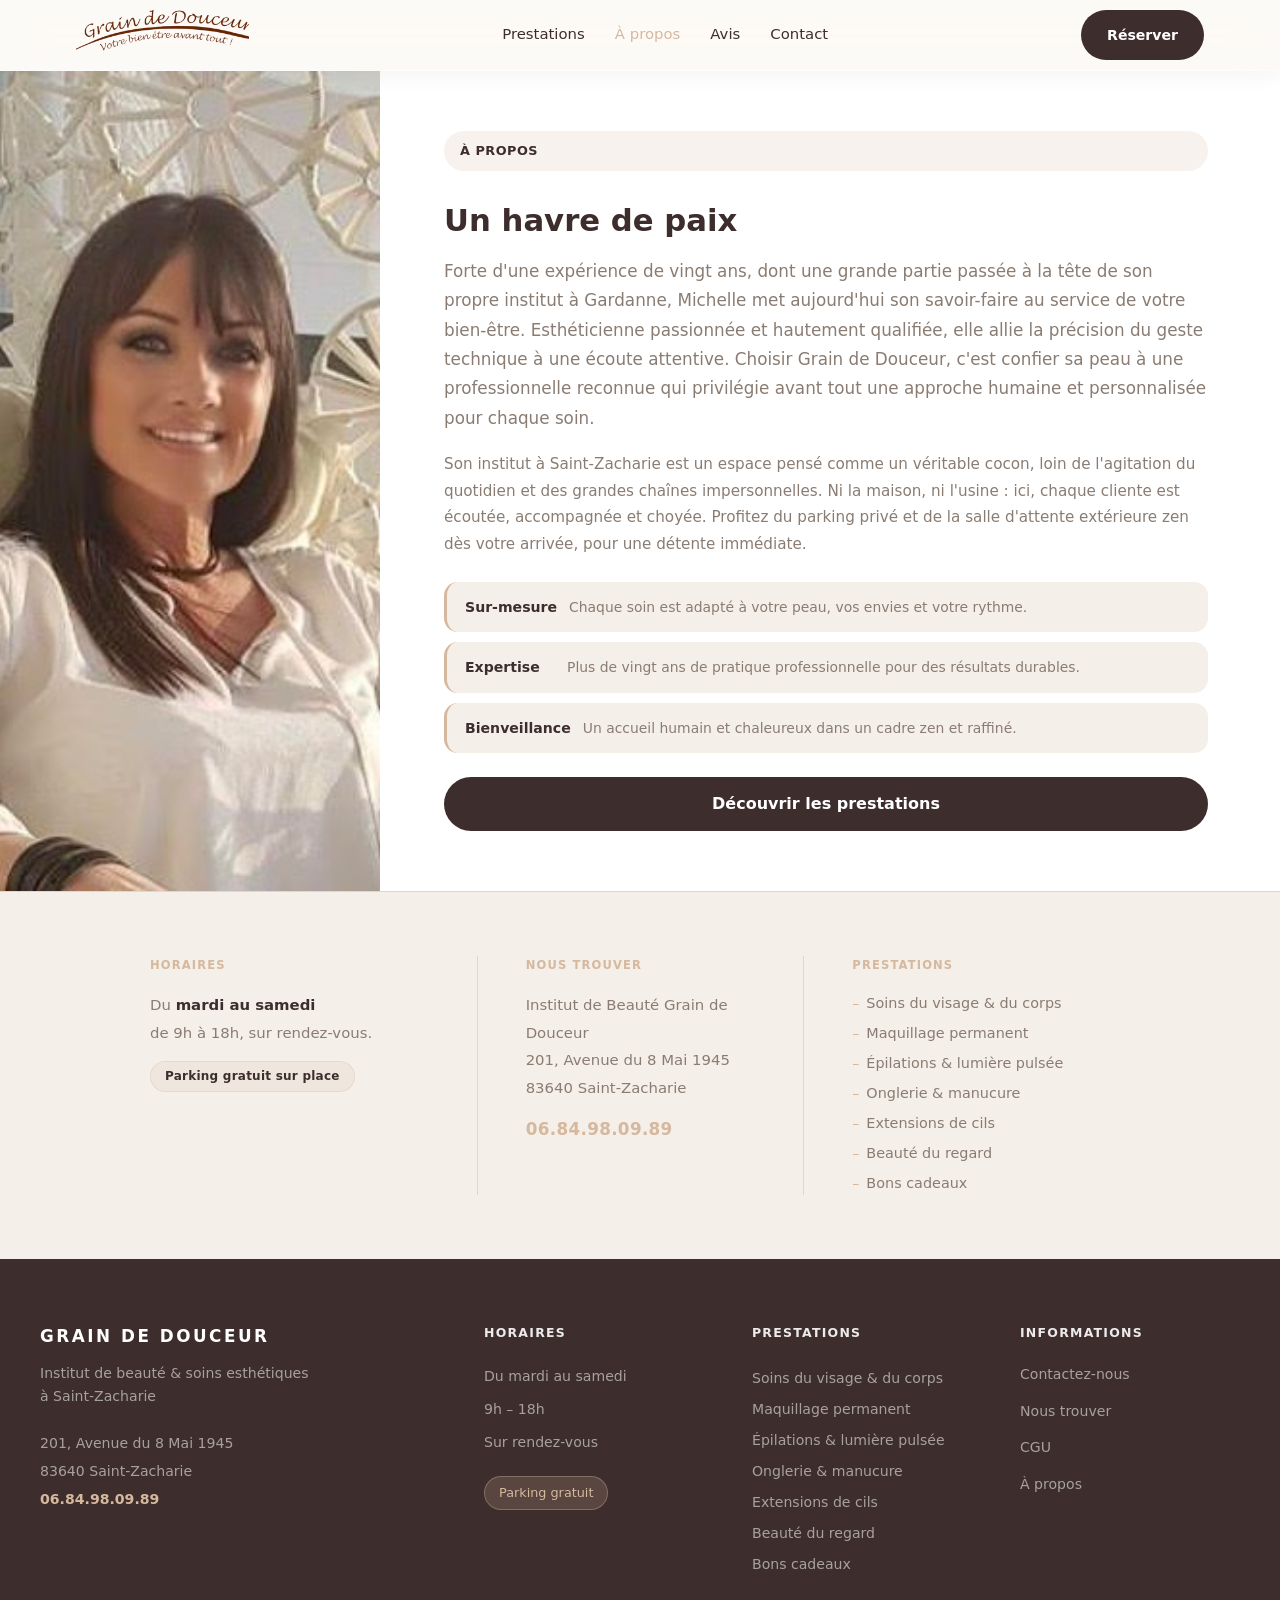
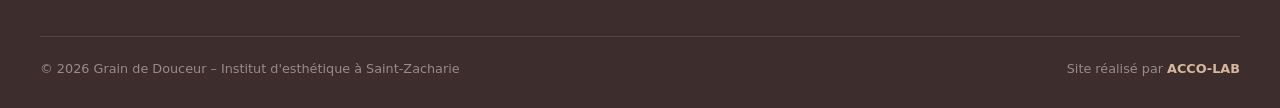
==== commit 89faddb6: "perf: recompresse images critiques + logo.png → logo.webp - onglerie.webp : PNG mal encodé 1 625 Ko " ====
--- a/a-propos.html
+++ b/a-propos.html
@@ -4,13 +4,16 @@
   <meta charset="UTF-8" />
   <meta name="viewport" content="width=device-width, initial-scale=1.0" />
   <title>À propos – Grain de Douceur</title>
+  <link rel="icon" type="image/x-icon" href="favicon.ico">
+  <link rel="icon" type="image/png" sizes="32x32" href="image/favicon-32.png">
+  <link rel="apple-touch-icon" sizes="180x180" href="image/favicon-180.png">
   <link rel="stylesheet" href="styles.css" />
 </head>
 <body>
   <header class="topnav">
     <div class="topnav-inner">
       <a href="index.html" class="topnav-logo">
-        <img src="image/logo.png" alt="Grain de Douceur">
+        <img src="image/logo.webp" alt="Grain de Douceur">
       </a>
       <nav class="topnav-links">
         <a href="index.html#prestations">Prestations</a>
--- a/styles.css
+++ b/styles.css
@@ -1475,6 +1475,26 @@
   object-position: center 30%;
 }
 
+.back-link {
+  display: inline-flex;
+  align-items: center;
+  gap: 6px;
+  font-size: 0.85rem;
+  font-weight: 600;
+  color: var(--text);
+  text-decoration: none;
+  margin-bottom: 40px;
+  padding: 8px 14px;
+  border: 1px solid var(--text);
+  border-radius: 999px;
+  background: #fff;
+  transition: opacity 0.2s;
+}
+
+.back-link:hover {
+  opacity: 0.65;
+}
+
 .page-detail-content {
   max-width: 920px;
   margin: 0 auto;
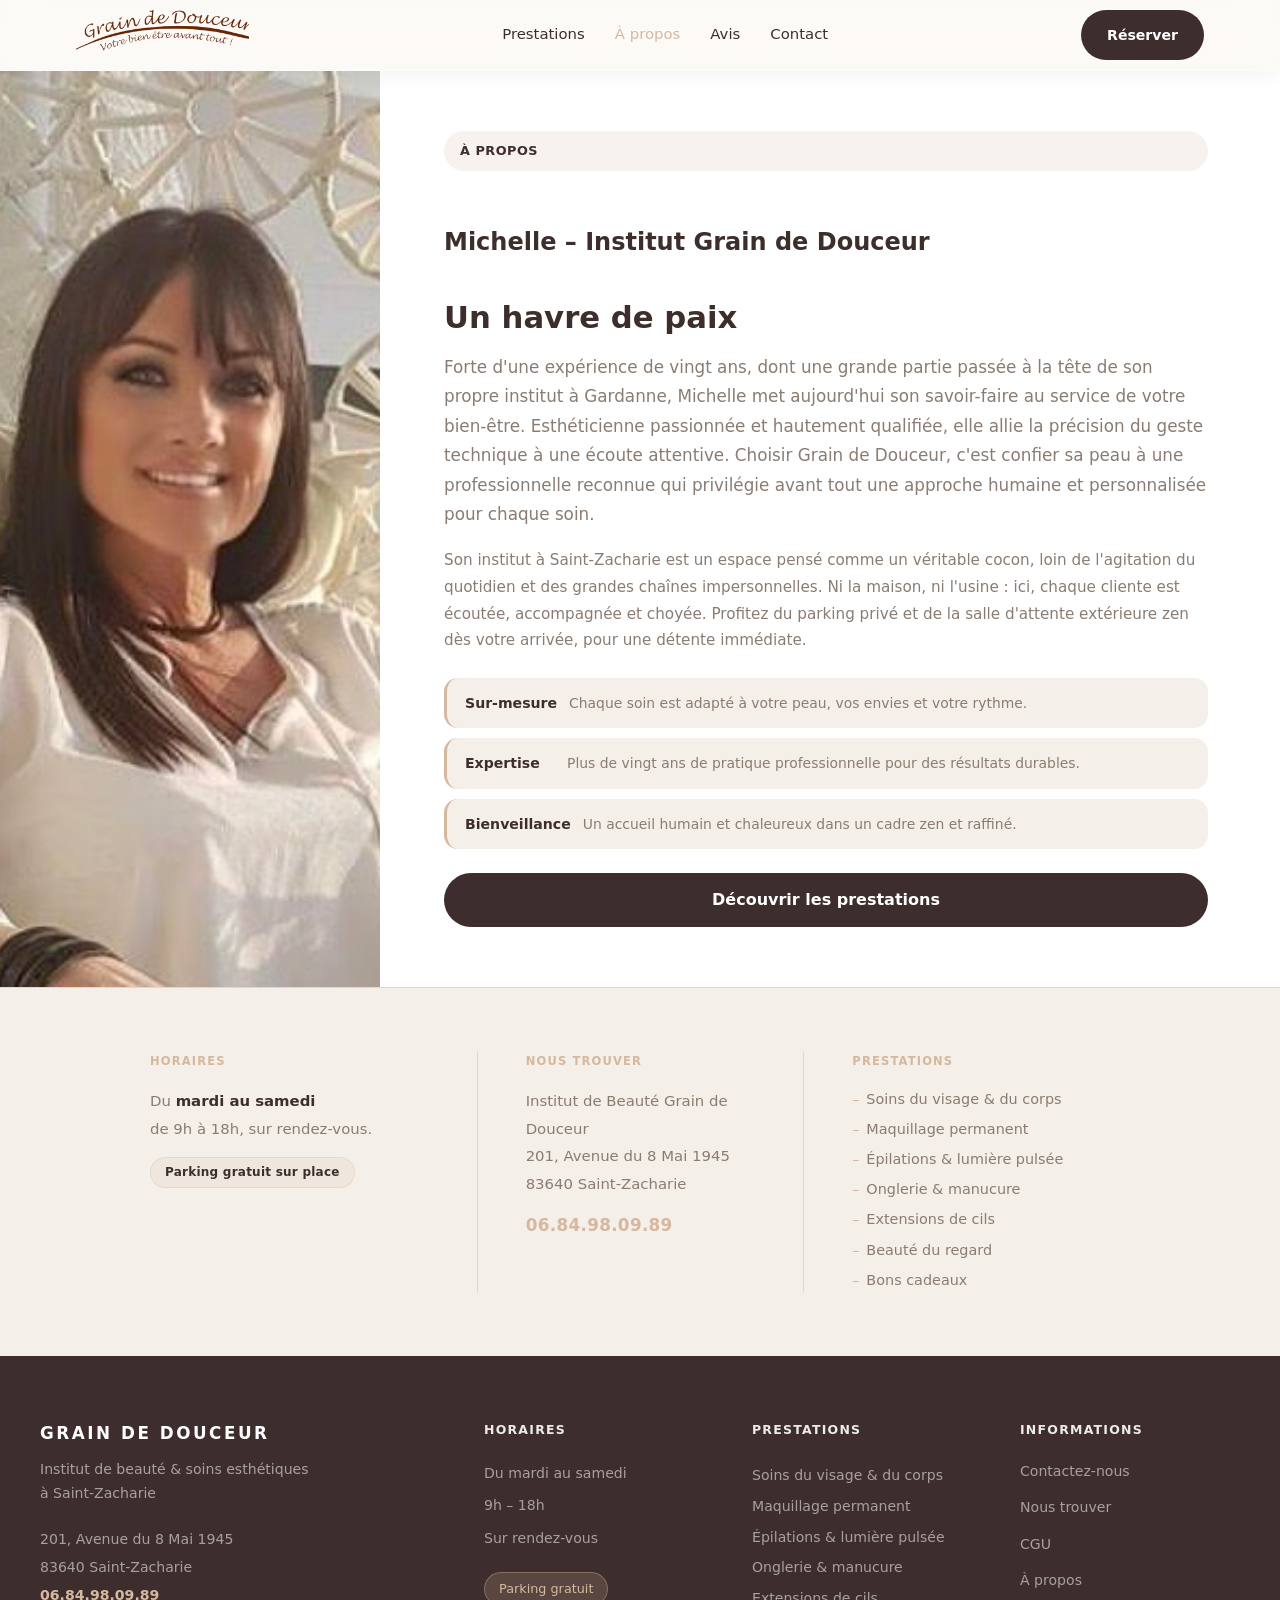
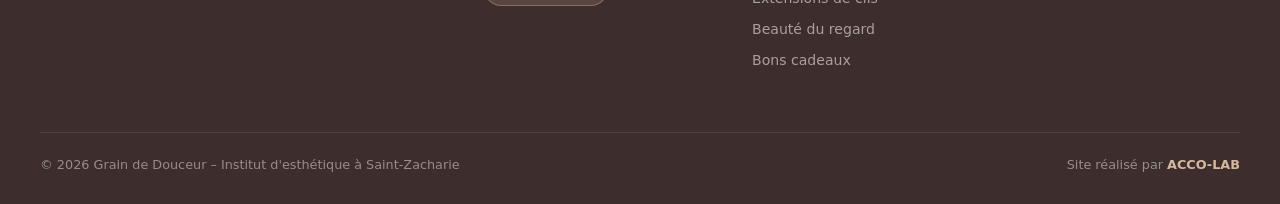
==== commit a825eb81: "html: a-propos — ajoute H1 manquant + burger mobile Co-Authored-By: Claude Sonnet 4.6 <noreply@anthr" ====
--- a/a-propos.html
+++ b/a-propos.html
@@ -21,6 +21,9 @@
         <a href="index.html#avis">Avis</a>
         <a href="index.html#contact">Contact</a>
       </nav>
+      <button class="topnav-burger" aria-label="Menu" aria-expanded="false">
+        <span></span><span></span><span></span>
+      </button>
       <a href="index.html#contact" class="button topnav-cta">Réserver</a>
     </div>
   </header>
@@ -36,6 +39,7 @@
       </div>
       <div class="apropos-content">
         <span class="section-label">À propos</span>
+        <h1>Michelle – Institut Grain de Douceur</h1>
         <h2>Un havre de paix</h2>
         <p class="apropos-lead">Forte d'une expérience de vingt ans, dont une grande partie passée à la tête de son propre institut à Gardanne, Michelle met aujourd'hui son savoir-faire au service de votre bien-être. Esthéticienne passionnée et hautement qualifiée, elle allie la précision du geste technique à une écoute attentive. Choisir Grain de Douceur, c'est confier sa peau à une professionnelle reconnue qui privilégie avant tout une approche humaine et personnalisée pour chaque soin.</p>
         <p class="apropos-text">Son institut à Saint-Zacharie est un espace pensé comme un véritable cocon, loin de l'agitation du quotidien et des grandes chaînes impersonnelles. Ni la maison, ni l'usine : ici, chaque cliente est écoutée, accompagnée et choyée. Profitez du parking privé et de la salle d'attente extérieure zen dès votre arrivée, pour une détente immédiate.</p>
